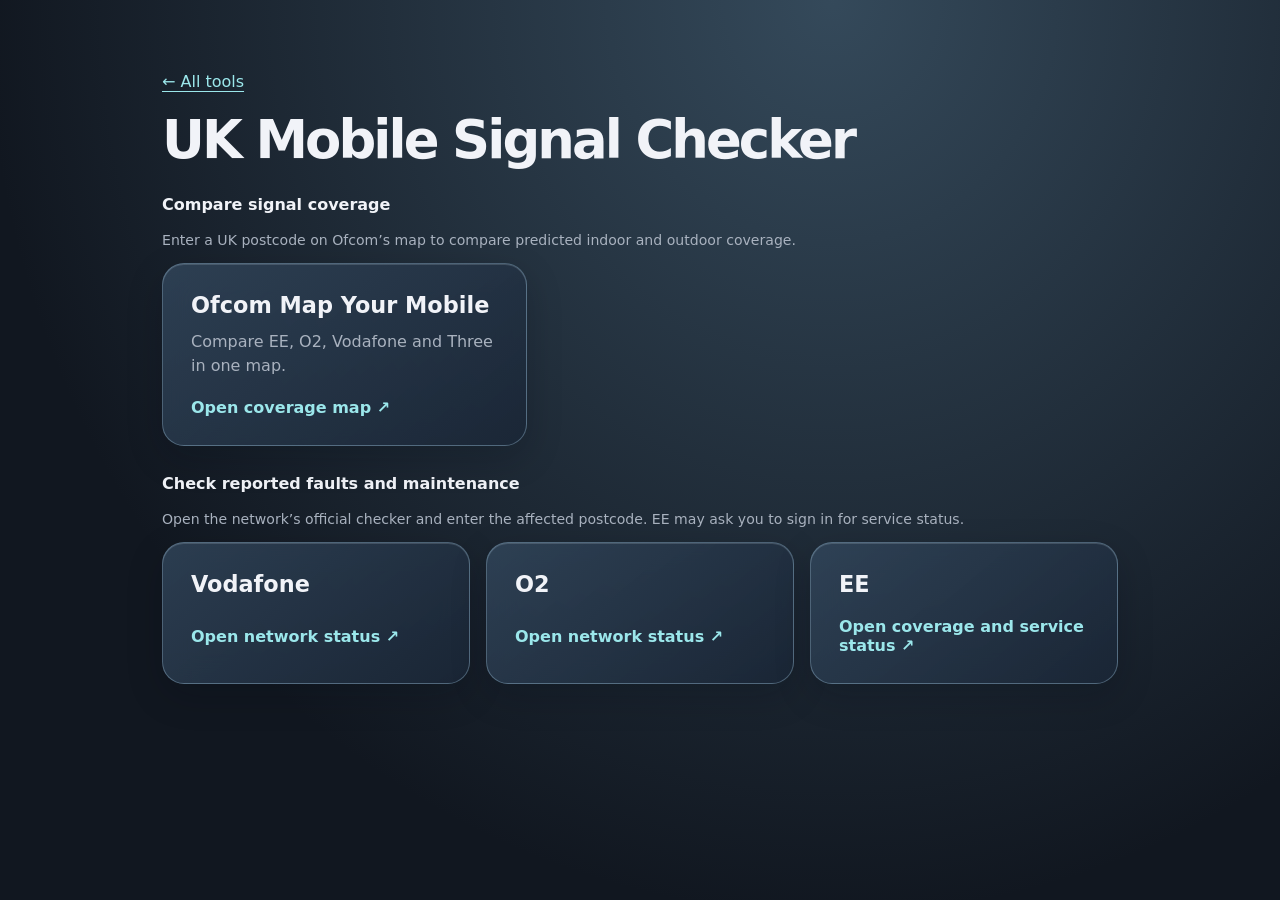
==== mobile-signal.html @ 274fb57d "Add Luvvoice and UK mobile coverage and status tools" ====
<!doctype html>
<html lang="en">
<head>
  <meta charset="utf-8">
  <meta name="viewport" content="width=device-width, initial-scale=1">
  <title>UK Mobile Signal Checker</title>
  <link rel="stylesheet" href="./style.css?v=weather-1">
</head>
<body class="weather-dashboard">
  <main>
    <nav class="tool-nav" aria-label="Tools"><a href="./">← All tools</a></nav>
    <header><h1>UK Mobile Signal Checker</h1></header>
    <section aria-labelledby="coverage-title">
      <h2 id="coverage-title">Compare signal coverage</h2>
      <p class="message">Enter a UK postcode on Ofcom’s map to compare predicted indoor and outdoor coverage.</p>
      <div class="tool-grid" style="margin-top: 12px">
        <a class="panel tool-card" href="https://www.ofcom.org.uk/mobile-coverage-checker" target="_blank" rel="noopener noreferrer">
          <h2>Ofcom Map Your Mobile</h2>
          <p>Compare EE, O2, Vodafone and Three in one map.</p>
          <span class="tool-action">Open coverage map ↗</span>
        </a>
      </div>
    </section>
    <section aria-labelledby="outages-title" style="margin-top: 28px">
      <h2 id="outages-title">Check reported faults and maintenance</h2>
      <p class="message">Open the network’s official checker and enter the affected postcode. EE may ask you to sign in for service status.</p>
      <div class="tool-grid" style="margin-top: 12px">
        <a class="panel tool-card" href="https://www.vodafone.co.uk/network/status-checker/" target="_blank" rel="noopener noreferrer"><h2>Vodafone</h2><span class="tool-action">Open network status ↗</span></a>
        <a class="panel tool-card" href="https://status.o2.co.uk/" target="_blank" rel="noopener noreferrer"><h2>O2</h2><span class="tool-action">Open network status ↗</span></a>
        <a class="panel tool-card" href="https://ee.co.uk/help/mobile-coverage-checker" target="_blank" rel="noopener noreferrer"><h2>EE</h2><span class="tool-action">Open coverage and service status ↗</span></a>
      </div>
    </section>
  </main>
</body>
</html>
---- style.css ----
:root {
  color-scheme: dark;
  font-family: system-ui, sans-serif;
  background: #101216;
  color: #f1f3f8;
  --muted: #a9b2bf;
  --border: #323843;
  --accent: #9be7eb;
}
* { box-sizing: border-box; }
body { margin: 0; }
main { max-width: 1000px; margin: auto; padding: clamp(24px, 6vw, 72px) 22px; }
header, .monitor-top, .field, .actions { display: flex; align-items: center; justify-content: space-between; gap: 12px; }
header { margin-bottom: 26px; flex-wrap: wrap; }
h1, h2, p { margin: 0; }
h1 { font-size: clamp(2rem, 5vw, 3.3rem); letter-spacing: -.055em; line-height: 1.1; }
h2 { font-size: 1rem; font-weight: 650; }
.brand, .caption { color: var(--muted); font-size: .83rem; }
.brand { letter-spacing: .16em; margin-bottom: 9px; }
.layout { display: grid; grid-template-columns: 1.05fr 1fr; gap: 16px; }
.panel { background: #1a1e25; border: 1px solid var(--border); border-radius: 22px; padding: clamp(18px, 4vw, 28px); }
.monitor { display: flex; flex-direction: column; justify-content: space-between; min-height: 340px; }
#connection { font-size: .8rem; color: var(--muted); }
#connection.connected { color: var(--accent); }
.current { font-size: 1.6rem; font-weight: 650; margin-top: 3px; }
.lamp-stage { display: grid; place-items: center; padding: 46px 0; }
#lamp {
  --light: #000000;
  width: 110px;
  aspect-ratio: 1;
  border-radius: 50%;
  border: 1px solid #ffffff24;
  background: radial-gradient(circle at 36% 28%, #ffffff22, transparent 55%), var(--light);
  box-shadow: 0 0 55px color-mix(in srgb, var(--light), transparent 55%), inset 0 -14px 24px #0005;
}
.controls h2 { margin-bottom: 14px; }
.presets { display: grid; grid-template-columns: repeat(2, minmax(0, 1fr)); gap: 8px; }
button { border: 1px solid var(--border); border-radius: 10px; padding: 11px 13px; color: inherit; background: #232833; font: inherit; font-size: .9rem; font-weight: 600; cursor: pointer; }
button:hover { filter: brightness(1.15); }
button:focus-visible, input:focus-visible { outline: 2px solid var(--accent); outline-offset: 3px; }
button:disabled { opacity: .55; cursor: default; }
.primary { background: var(--accent); color: #132327; border-color: transparent; }
.presets button { display: flex; align-items: center; text-align: left; gap: 8px; }
.presets button::before { content: ""; width: 9px; height: 9px; border-radius: 50%; background: var(--swatch); flex: none; }
.presets button[aria-pressed="true"] { border-color: var(--swatch); }
form { margin-top: 22px; padding-top: 18px; border-top: 1px solid var(--border); }
.field { margin-bottom: 8px; font-size: .9rem; }
input[type="color"] { width: 38px; height: 28px; padding: 2px; background: transparent; border: 1px solid var(--border); border-radius: 6px; cursor: pointer; }
input[type="range"] { width: 100%; margin: 0 0 16px; accent-color: var(--accent); }
output, .message { color: var(--muted); }
.actions { justify-content: flex-start; flex-wrap: wrap; }
.message { margin-top: 16px; font-size: .88rem; line-height: 1.5; }
@media (max-width: 680px) { .layout { grid-template-columns: 1fr; } .monitor { min-height: 275px; } }

.tool-grid { display: grid; grid-template-columns: repeat(auto-fit, minmax(min(100%, 290px), 1fr)); gap: 16px; }
.tool-card { display: grid; max-width: 365px; gap: 12px; color: inherit; text-decoration: none; }
.tool-card:hover, .tool-card:focus-visible { border-color: var(--accent); }
.tool-card h2 { font-size: 1.4rem; }
.tool-card p { color: var(--muted); line-height: 1.5; }
.tool-light {
  width: 42px;
  aspect-ratio: 1;
  border-radius: 50%;
  background: conic-gradient(#ff4775, #ffd36a, #62efb2, #59c8ff, #b37bff, #ff4775);
  box-shadow: 0 0 20px #a4c6ff40;
}
.tool-action { margin-top: 8px; color: var(--accent); font-weight: 650; }
.tool-nav { margin-bottom: 20px; }
.tool-nav a { color: var(--accent); text-underline-offset: 4px; }

.tool-audio { display: grid; place-items: center; width: 42px; aspect-ratio: 1; border-radius: 12px; background: #263d45; color: var(--accent); font-size: 1.6rem; }
.audio-panel { max-width: 660px; }
.audio-summary { color: var(--muted); line-height: 1.5; }
.audio-form { display: grid; gap: 12px; }
.audio-form input, .audio-form select { width: 100%; font: inherit; }
.audio-form input::file-selector-button, .audio-form select { background: #232833; color: inherit; padding: 10px; border: 1px solid var(--border); border-radius: 8px; font: inherit; }
.audio-form input::file-selector-button { margin-right: 10px; }
.audio-form .actions { margin-top: 6px; }
.audio-form a { color: var(--accent); }

[hidden] { display: none !important; }
.weather-dashboard {
  min-height: 100vh;
  --sky: #456176;
  background: radial-gradient(ellipse at 65% 0%, color-mix(in srgb, var(--sky), transparent 32%), transparent 72%), #111720;
}
.weather-dashboard[data-weather="clear"] { --sky: #987346; }
.weather-dashboard[data-weather="cloud"] { --sky: #566178; }
.weather-dashboard[data-weather="rain"] { --sky: #365271; }
.weather-dashboard[data-weather="snow"] { --sky: #607c99; }
.weather-dashboard[data-weather="night"] { --sky: #252a5c; }
.weather-dashboard main { position: relative; }
.weather-dashboard .panel {
  border-color: #a5c9e45c;
  background: linear-gradient(140deg, #34495fc4, #1a2636e8);
  box-shadow: inset 0 1px 0 #e6f3ff26, 0 12px 36px #060a1233;
  backdrop-filter: blur(16px);
}
.weather-dashboard .tool-card:hover, .weather-dashboard .tool-card:focus-visible { border-color: var(--accent); }
.dashboard-header { align-items: baseline; }
.dashboard-clock time { font-size: clamp(1.8rem, 5vw, 2.7rem); font-variant-numeric: tabular-nums; font-weight: 650; }
.dashboard-clock .caption, .weather-content .caption { color: #c5d1df; }
.weather-content a { color: inherit; text-underline-offset: 3px; }
.weather-panel { display: grid; grid-template-columns: 1fr auto; align-items: center; gap: 16px; }
.weather-status { margin: 8px 0; line-height: 1.4; }
.weather-form { margin: 0; padding: 0; border: 0; }
.weather-form label, .dashboard-search label { display: block; margin-bottom: 7px; font-size: .9rem; }
.weather-actions { display: flex; flex-wrap: wrap; gap: 8px; }
.weather-actions input, .dashboard-search input {
  background: #121c2b; color: inherit; border: 1px solid #a5c9e45c; border-radius: 10px; padding: 10px 12px; font: inherit;
}
.weather-actions input { flex: 1 1 140px; width: 145px; min-width: 0; }
.dashboard-search { margin: 22px 0 16px; }
.dashboard-search input { width: min(100%, 365px); }
#weather-effect { position: fixed; inset: 0; overflow: hidden; pointer-events: none; }
.weather-particle { display: none; position: absolute; left: var(--x); top: -25px; }
[data-weather="rain"] .weather-particle {
  display: block; width: 1px; height: 22px; background: #a1cef992;
  animation: weather-fall calc(var(--fall) * .3) linear var(--delay) infinite;
}
[data-weather="snow"] .weather-particle {
  display: block; width: var(--size); aspect-ratio: 1; border-radius: 50%; background: #eef8ffcc;
  animation: weather-fall var(--fall) linear var(--delay) infinite;
}
@keyframes weather-fall { to { transform: translate(8vw, calc(100vh + 30px)); } }
@media (max-width: 740px) { .weather-panel { grid-template-columns: 1fr; } }
@media (prefers-reduced-motion: reduce) { #weather-effect { display: none; } }
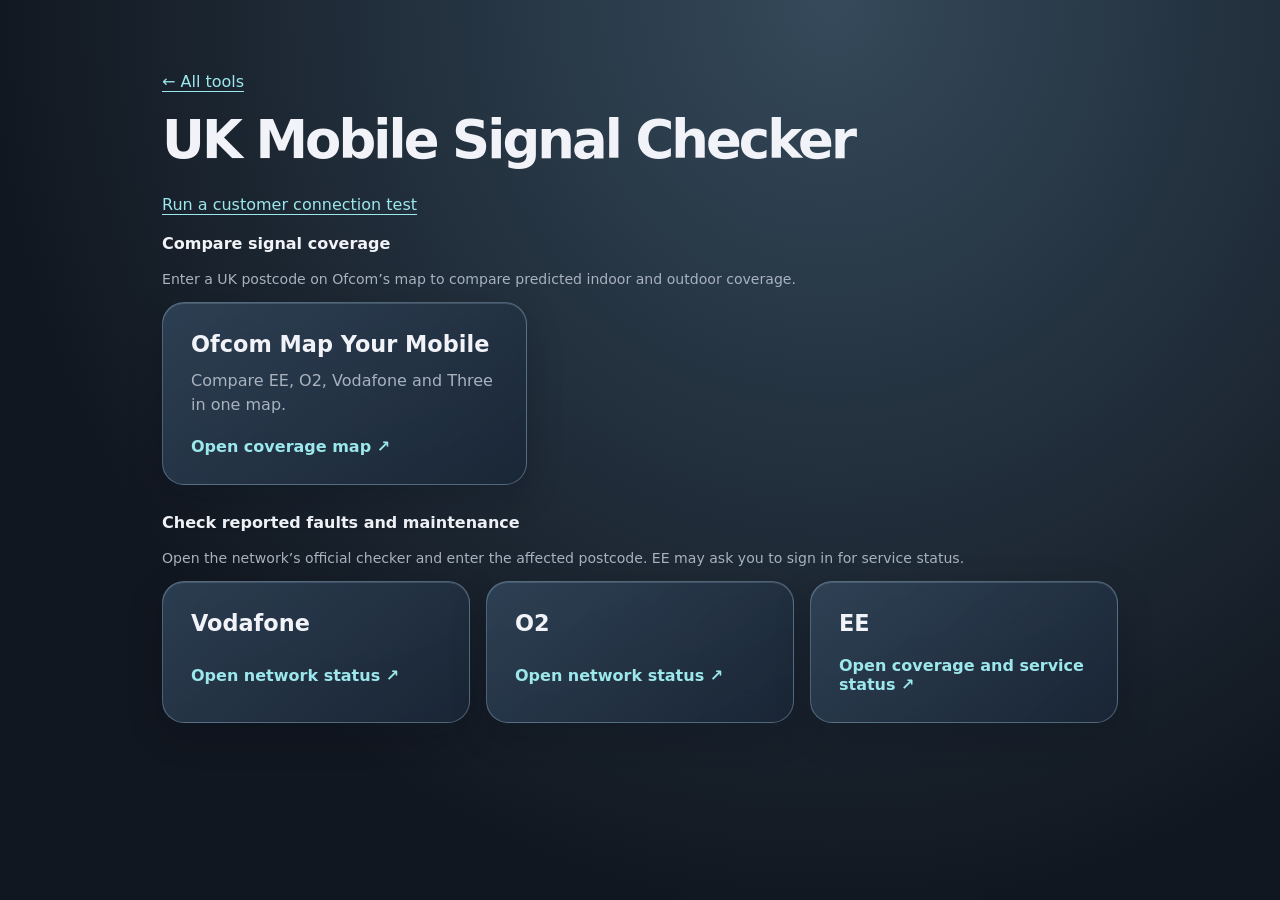
==== commit 19c61605: "Add shareable customer mobile connection and postcode checks" ====
--- a/mobile-signal.html
+++ b/mobile-signal.html
@@ -10,6 +10,7 @@
   <main>
     <nav class="tool-nav" aria-label="Tools"><a href="./">← All tools</a></nav>
     <header><h1>UK Mobile Signal Checker</h1></header>
+    <p class="tool-nav"><a href="./customer-signal.html">Run a customer connection test</a></p>
     <section aria-labelledby="coverage-title">
       <h2 id="coverage-title">Compare signal coverage</h2>
       <p class="message">Enter a UK postcode on Ofcom’s map to compare predicted indoor and outdoor coverage.</p>
